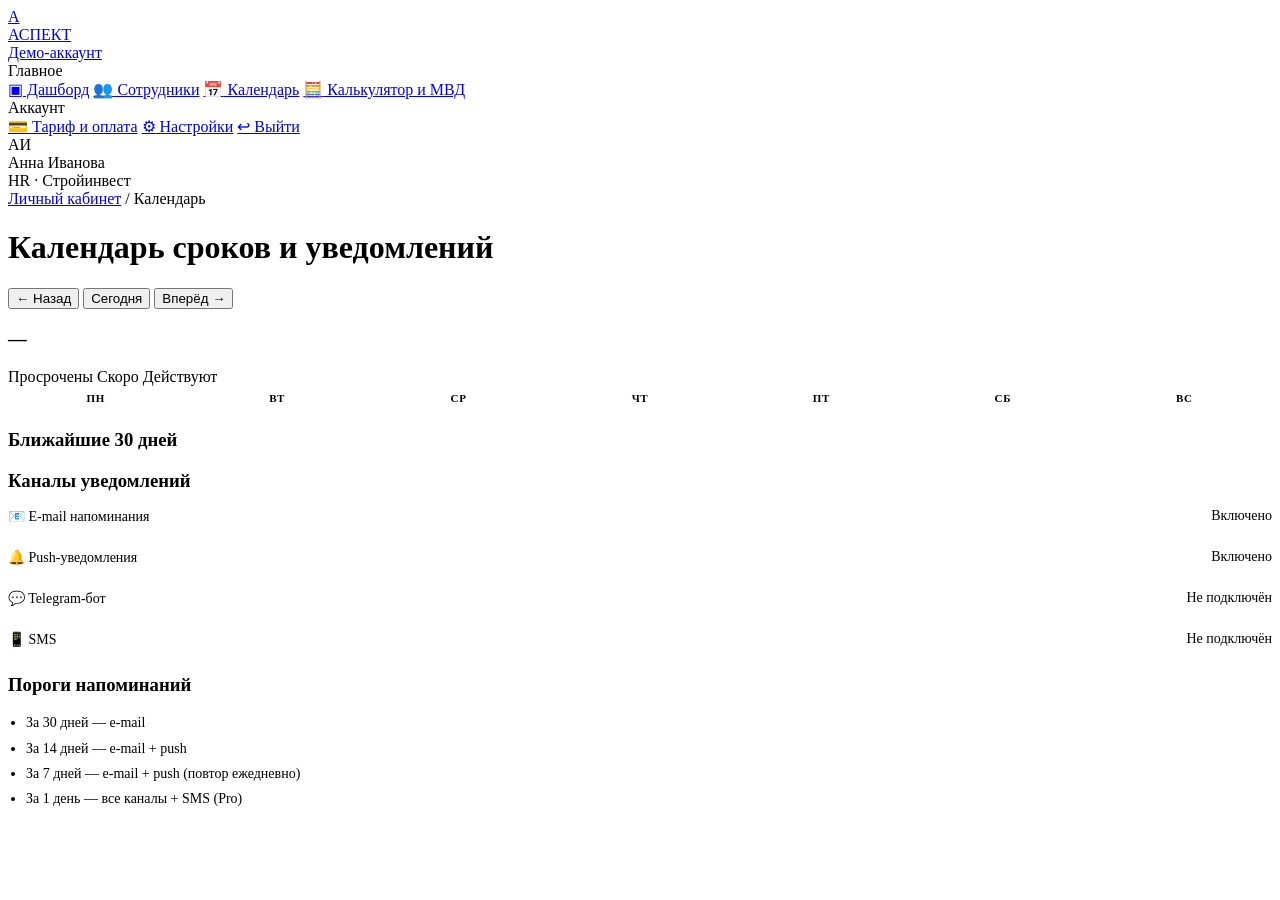
==== calendar.html @ 0a96491a "Add files via upload" ====
<!DOCTYPE html>
<html lang="ru">
<head>
  <meta charset="UTF-8" />
  <meta name="viewport" content="width=device-width, initial-scale=1.0" />
  <title>Календарь сроков — Аспект</title>
  <link rel="stylesheet" href="assets/styles.css" />
  <style>
    .cal-grid {
      display: grid;
      grid-template-columns: repeat(7, 1fr);
      gap: 6px;
    }
    .cal-cell {
      background: #FAFCFC;
      border: 1px solid var(--pastel);
      border-radius: 6px;
      min-height: 84px;
      padding: 6px 8px;
      font-size: 12px;
      position: relative;
    }
    .cal-cell.cal-today { border-color: var(--primary-light); background: var(--pastel); }
    .cal-cell.cal-past { opacity: 0.55; }
    .cal-day-num {
      font-weight: 700;
      font-size: 14px;
      color: var(--primary-darker);
      margin-bottom: 4px;
    }
    .cal-event {
      display: block;
      font-size: 11px;
      padding: 2px 6px;
      border-radius: 4px;
      margin-bottom: 2px;
      white-space: nowrap;
      overflow: hidden;
      text-overflow: ellipsis;
      cursor: pointer;
      text-decoration: none;
    }
    .cal-event--red { background: #FFEBEE; color: #C62828; border-left: 3px solid #C62828; }
    .cal-event--yellow { background: #FFF4E5; color: #ED6C02; border-left: 3px solid #ED6C02; }
    .cal-event--green { background: #E8F5E9; color: #2E7D32; border-left: 3px solid #2E7D32; }
    .cal-event:hover { filter: brightness(0.95); text-decoration: none; }
    .cal-head {
      font-size: 11px;
      font-weight: 700;
      letter-spacing: 0.06em;
      text-transform: uppercase;
      color: var(--neutral);
      text-align: center;
      padding: 6px 0;
    }
  </style>
</head>
<body>

<div class="app-shell">
  <aside class="sidebar">
    <a class="brand" href="index.html">
      <div class="brand__logo">А</div>
      <div>
        <div class="brand__name">АСПЕКТ</div>
        <div class="brand__tag">Демо-аккаунт</div>
      </div>
    </a>
    <div class="sidebar-section">Главное</div>
    <nav class="sidebar-nav">
      <a href="dashboard.html"><span class="sidebar-nav__icon">▣</span> Дашборд</a>
      <a href="employees.html"><span class="sidebar-nav__icon">👥</span> Сотрудники</a>
      <a href="calendar.html" class="active"><span class="sidebar-nav__icon">📅</span> Календарь</a>
      <a href="tools.html"><span class="sidebar-nav__icon">🧮</span> Калькулятор и МВД</a>
    </nav>
    <div class="sidebar-section">Аккаунт</div>
    <nav class="sidebar-nav">
      <a href="pricing.html"><span class="sidebar-nav__icon">💳</span> Тариф и оплата</a>
      <a href="index.html"><span class="sidebar-nav__icon">⚙</span> Настройки</a>
      <a href="index.html"><span class="sidebar-nav__icon">↩</span> Выйти</a>
    </nav>
    <div class="sidebar-user">
      <div class="sidebar-user__avatar">АИ</div>
      <div>
        <div class="sidebar-user__name">Анна Иванова</div>
        <div class="sidebar-user__role">HR · Стройинвест</div>
      </div>
    </div>
  </aside>

  <main class="app-main">
    <div class="app-topbar">
      <div>
        <div class="app-breadcrumbs"><a href="dashboard.html">Личный кабинет</a> / Календарь</div>
        <h1 class="app-title">Календарь сроков и уведомлений</h1>
      </div>
      <div class="app-actions">
        <button class="btn btn-secondary" id="prev-month">← Назад</button>
        <button class="btn btn-secondary" id="today-btn">Сегодня</button>
        <button class="btn btn-secondary" id="next-month">Вперёд →</button>
      </div>
    </div>

    <div class="two-col">
      <div class="panel">
        <div class="panel__head">
          <h3 class="panel__title" id="cal-title">—</h3>
          <div class="panel__actions">
            <span class="badge badge-red">Просрочены</span>
            <span class="badge badge-yellow">Скоро</span>
            <span class="badge badge-green">Действуют</span>
          </div>
        </div>
        <div class="cal-grid" id="cal-heads">
          <div class="cal-head">Пн</div><div class="cal-head">Вт</div><div class="cal-head">Ср</div>
          <div class="cal-head">Чт</div><div class="cal-head">Пт</div><div class="cal-head">Сб</div>
          <div class="cal-head">Вс</div>
        </div>
        <div class="cal-grid" id="cal-grid"></div>
      </div>

      <div>
        <div class="panel">
          <h3 class="panel__title">Ближайшие 30 дней</h3>
          <div id="upcoming"></div>
        </div>

        <div class="panel">
          <h3 class="panel__title" style="margin-bottom:8px;">Каналы уведомлений</h3>
          <div style="font-size:14px;display:flex;flex-direction:column;gap:8px;">
            <div style="display:flex;justify-content:space-between;align-items:center;padding:8px 0;border-bottom:1px solid var(--pastel);">
              <div>📧 E-mail напоминания</div>
              <span class="badge badge-green">Включено</span>
            </div>
            <div style="display:flex;justify-content:space-between;align-items:center;padding:8px 0;border-bottom:1px solid var(--pastel);">
              <div>🔔 Push-уведомления</div>
              <span class="badge badge-green">Включено</span>
            </div>
            <div style="display:flex;justify-content:space-between;align-items:center;padding:8px 0;border-bottom:1px solid var(--pastel);">
              <div>💬 Telegram-бот</div>
              <span class="badge badge-neutral">Не подключён</span>
            </div>
            <div style="display:flex;justify-content:space-between;align-items:center;padding:8px 0;">
              <div>📱 SMS</div>
              <span class="badge badge-neutral">Не подключён</span>
            </div>
          </div>
        </div>

        <div class="panel">
          <h3 class="panel__title" style="margin-bottom:8px;">Пороги напоминаний</h3>
          <ul style="font-size:14px;padding-left:18px;line-height:1.8;color:var(--primary-darker);">
            <li>За 30 дней — e-mail</li>
            <li>За 14 дней — e-mail + push</li>
            <li>За 7 дней — e-mail + push (повтор ежедневно)</li>
            <li>За 1 день — все каналы + SMS (Pro)</li>
          </ul>
        </div>
      </div>
    </div>
  </main>
</div>

<script src="assets/app.js"></script>
<script>
(function() {
  const employees = Aspect.loadEmployees();
  const today = new Date(Aspect.TODAY.toDateString());
  let view = new Date(today.getFullYear(), today.getMonth(), 1);

  function renderCal() {
    const monthNames = [
      "Январь","Февраль","Март","Апрель","Май","Июнь",
      "Июль","Август","Сентябрь","Октябрь","Ноябрь","Декабрь"
    ];
    document.getElementById("cal-title").textContent = `${monthNames[view.getMonth()]} ${view.getFullYear()}`;

    // Карта событий по дате
    const eventsByDate = {};
    employees.forEach(e => {
      const d = e.expiryDate;
      if (!eventsByDate[d]) eventsByDate[d] = [];
      eventsByDate[d].push({ emp: e, type: "expiry" });
    });

    // Найти первый день (понедельник)
    const firstOfMonth = new Date(view);
    let dow = firstOfMonth.getDay();
    if (dow === 0) dow = 7;
    const start = new Date(firstOfMonth);
    start.setDate(start.getDate() - (dow - 1));

    const cells = [];
    for (let i = 0; i < 42; i++) {
      const d = new Date(start);
      d.setDate(d.getDate() + i);
      const iso = d.toISOString().slice(0, 10);
      const isToday = d.toDateString() === today.toDateString();
      const inMonth = d.getMonth() === view.getMonth();
      const events = eventsByDate[iso] || [];
      cells.push({ date: d, iso, isToday, inMonth, events });
    }

    document.getElementById("cal-grid").innerHTML = cells.map(c => {
      const cls = [
        "cal-cell",
        c.isToday ? "cal-today" : "",
        c.inMonth ? "" : "cal-past",
      ].join(" ");
      const evHtml = c.events.slice(0, 3).map(ev => {
        const s = Aspect.docStatus(ev.emp);
        const evCls = s.color === "red" ? "cal-event--red"
                    : s.color === "yellow" ? "cal-event--yellow"
                    : "cal-event--green";
        return `<a class="cal-event ${evCls}" href="employee.html?id=${ev.emp.id}" title="${ev.emp.fullName} — ${ev.emp.docType}">${ev.emp.fullName.split(" ")[0]} ${ev.emp.fullName.split(" ")[1] ? ev.emp.fullName.split(" ")[1][0] + "." : ""}</a>`;
      }).join("");
      const more = c.events.length > 3 ? `<div class="small muted">+${c.events.length - 3} ещё</div>` : "";
      return `
        <div class="${cls}">
          <div class="cal-day-num">${c.date.getDate()}</div>
          ${evHtml}${more}
        </div>
      `;
    }).join("");
  }

  function renderUpcoming() {
    const upcoming = employees
      .map(e => ({ e, s: Aspect.docStatus(e) }))
      .filter(x => x.s.code !== "ok" || x.s.days <= 60)
      .sort((a, b) => a.s.days - b.s.days)
      .slice(0, 10);

    const root = document.getElementById("upcoming");
    if (upcoming.length === 0) {
      root.innerHTML = '<p class="muted">Нет ближайших дедлайнов</p>';
      return;
    }
    root.innerHTML = upcoming.map(({ e, s }) => `
      <a href="employee.html?id=${e.id}" style="display:flex;justify-content:space-between;align-items:center;padding:10px 0;border-bottom:1px solid var(--pastel);text-decoration:none;color:inherit;">
        <div style="flex:1;">
          <div style="font-weight:600;color:var(--primary-darker);">${e.fullName}</div>
          <div class="small muted">${e.docType} · ${Aspect.fmtDate(e.expiryDate)}</div>
        </div>
        <div>${Aspect.statusBadge(e)}</div>
      </a>
    `).join("");
  }

  document.getElementById("prev-month").addEventListener("click", () => {
    view = new Date(view.getFullYear(), view.getMonth() - 1, 1); renderCal();
  });
  document.getElementById("next-month").addEventListener("click", () => {
    view = new Date(view.getFullYear(), view.getMonth() + 1, 1); renderCal();
  });
  document.getElementById("today-btn").addEventListener("click", () => {
    view = new Date(today.getFullYear(), today.getMonth(), 1); renderCal();
  });

  renderCal();
  renderUpcoming();
})();
</script>

</body>
</html>
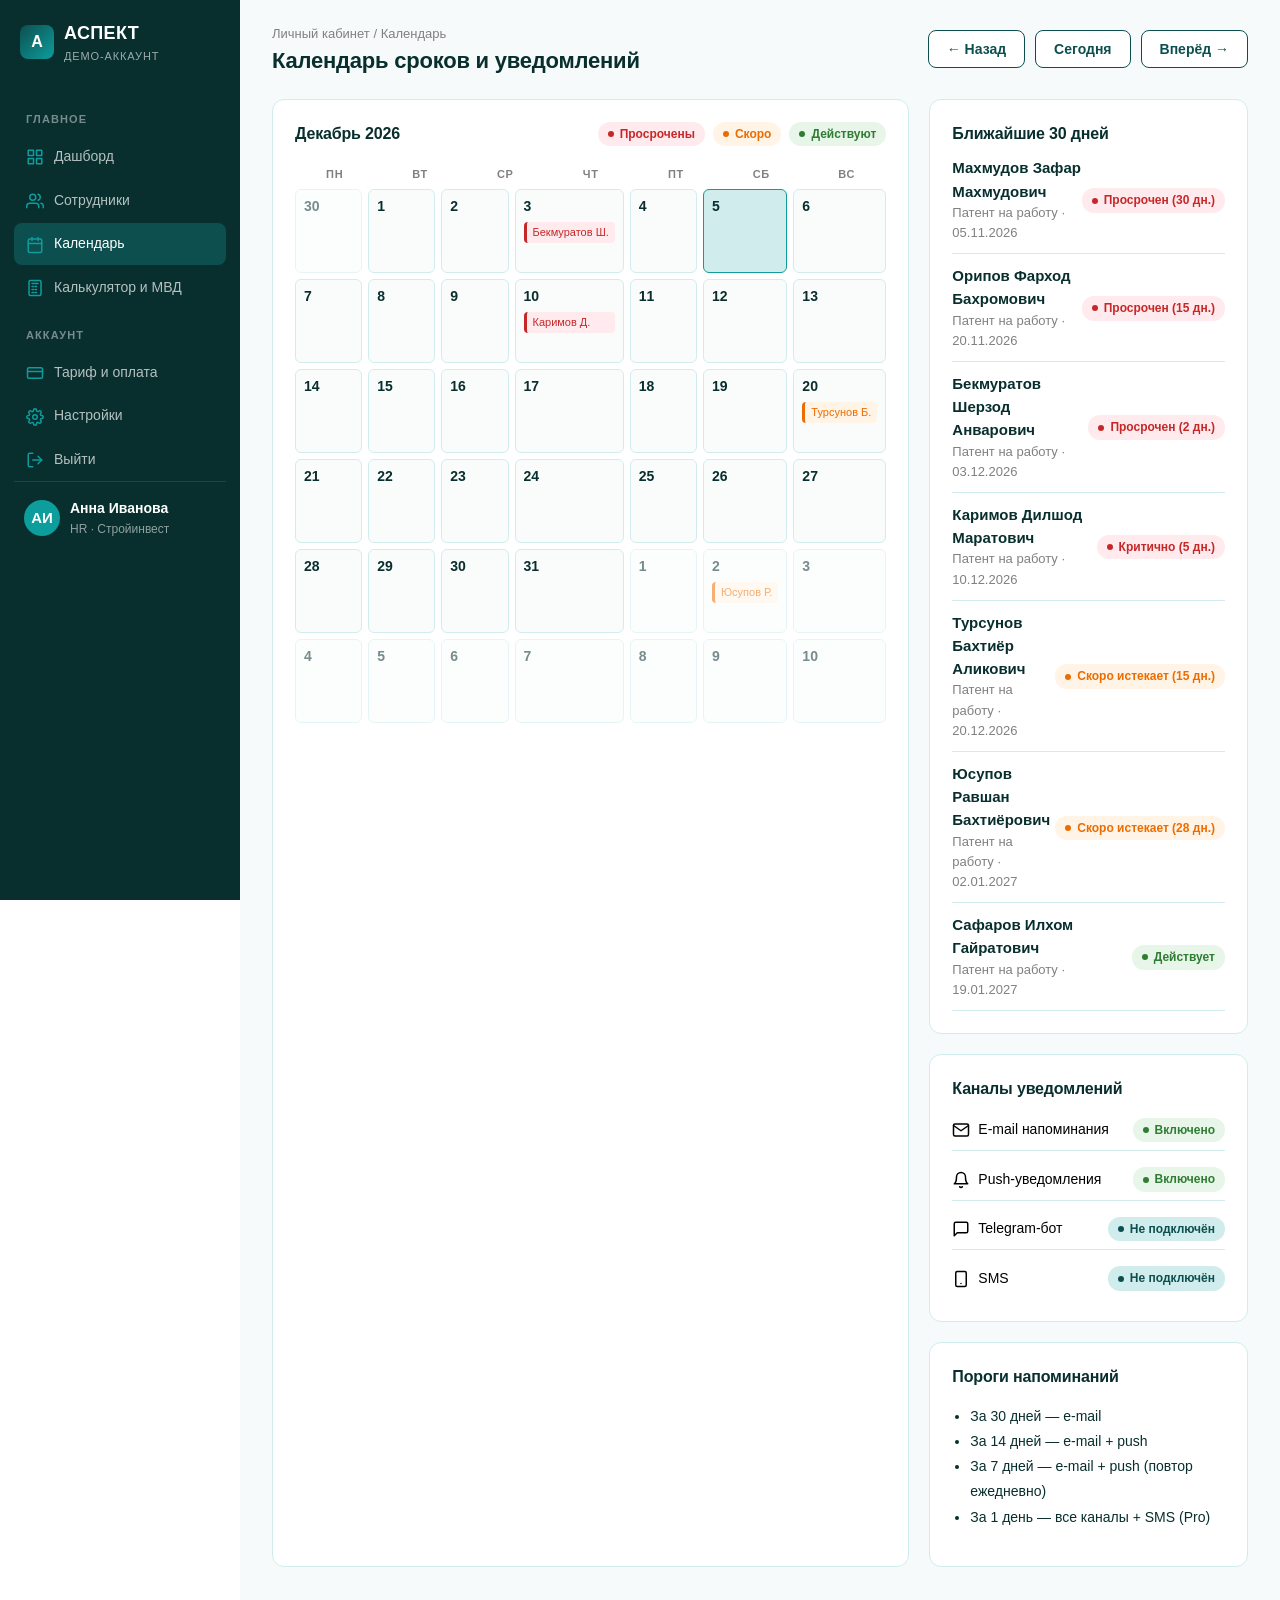
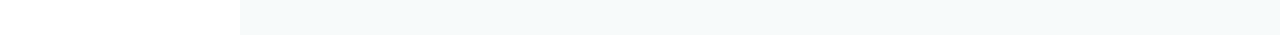
==== commit 411b0d28: "Add files via upload" ====
--- a/calendar.html
+++ b/calendar.html
@@ -68,16 +68,16 @@
     </a>
     <div class="sidebar-section">Главное</div>
     <nav class="sidebar-nav">
-      <a href="dashboard.html"><span class="sidebar-nav__icon">▣</span> Дашборд</a>
-      <a href="employees.html"><span class="sidebar-nav__icon">👥</span> Сотрудники</a>
-      <a href="calendar.html" class="active"><span class="sidebar-nav__icon">📅</span> Календарь</a>
-      <a href="tools.html"><span class="sidebar-nav__icon">🧮</span> Калькулятор и МВД</a>
+      <a href="dashboard.html"><span class="sidebar-nav__icon"><svg class="icon" viewBox="0 0 24 24"><rect x="3" y="3" width="7" height="7"/><rect x="14" y="3" width="7" height="7"/><rect x="14" y="14" width="7" height="7"/><rect x="3" y="14" width="7" height="7"/></svg></span> Дашборд</a>
+      <a href="employees.html"><span class="sidebar-nav__icon"><svg class="icon" viewBox="0 0 24 24"><path d="M17 21v-2a4 4 0 0 0-4-4H5a4 4 0 0 0-4 4v2"/><circle cx="9" cy="7" r="4"/><path d="M23 21v-2a4 4 0 0 0-3-3.87"/><path d="M16 3.13a4 4 0 0 1 0 7.75"/></svg></span> Сотрудники</a>
+      <a href="calendar.html" class="active"><span class="sidebar-nav__icon"><svg class="icon" viewBox="0 0 24 24"><rect x="3" y="4" width="18" height="18" rx="2" ry="2"/><line x1="16" y1="2" x2="16" y2="6"/><line x1="8" y1="2" x2="8" y2="6"/><line x1="3" y1="10" x2="21" y2="10"/></svg></span> Календарь</a>
+      <a href="tools.html"><span class="sidebar-nav__icon"><svg class="icon" viewBox="0 0 24 24"><rect x="4" y="2" width="16" height="20" rx="2"/><line x1="8" y1="6" x2="16" y2="6"/><line x1="8" y1="10" x2="10" y2="10"/><line x1="12" y1="10" x2="14" y2="10"/><line x1="8" y1="14" x2="10" y2="14"/><line x1="12" y1="14" x2="14" y2="14"/><line x1="8" y1="18" x2="10" y2="18"/><line x1="12" y1="18" x2="14" y2="18"/></svg></span> Калькулятор и МВД</a>
     </nav>
     <div class="sidebar-section">Аккаунт</div>
     <nav class="sidebar-nav">
-      <a href="pricing.html"><span class="sidebar-nav__icon">💳</span> Тариф и оплата</a>
-      <a href="index.html"><span class="sidebar-nav__icon">⚙</span> Настройки</a>
-      <a href="index.html"><span class="sidebar-nav__icon">↩</span> Выйти</a>
+      <a href="pricing.html"><span class="sidebar-nav__icon"><svg class="icon" viewBox="0 0 24 24"><rect x="2" y="5" width="20" height="14" rx="2"/><line x1="2" y1="10" x2="22" y2="10"/></svg></span> Тариф и оплата</a>
+      <a href="index.html"><span class="sidebar-nav__icon"><svg class="icon" viewBox="0 0 24 24"><circle cx="12" cy="12" r="3"/><path d="M19.4 15a1.65 1.65 0 0 0 .33 1.82l.06.06a2 2 0 0 1 0 2.83 2 2 0 0 1-2.83 0l-.06-.06a1.65 1.65 0 0 0-1.82-.33 1.65 1.65 0 0 0-1 1.51V21a2 2 0 0 1-2 2 2 2 0 0 1-2-2v-.09A1.65 1.65 0 0 0 9 19.4a1.65 1.65 0 0 0-1.82.33l-.06.06a2 2 0 0 1-2.83 0 2 2 0 0 1 0-2.83l.06-.06a1.65 1.65 0 0 0 .33-1.82 1.65 1.65 0 0 0-1.51-1H3a2 2 0 0 1-2-2 2 2 0 0 1 2-2h.09A1.65 1.65 0 0 0 4.6 9a1.65 1.65 0 0 0-.33-1.82l-.06-.06a2 2 0 0 1 0-2.83 2 2 0 0 1 2.83 0l.06.06a1.65 1.65 0 0 0 1.82.33H9a1.65 1.65 0 0 0 1-1.51V3a2 2 0 0 1 2-2 2 2 0 0 1 2 2v.09a1.65 1.65 0 0 0 1 1.51 1.65 1.65 0 0 0 1.82-.33l.06-.06a2 2 0 0 1 2.83 0 2 2 0 0 1 0 2.83l-.06.06a1.65 1.65 0 0 0-.33 1.82V9a1.65 1.65 0 0 0 1.51 1H21a2 2 0 0 1 2 2 2 2 0 0 1-2 2h-.09a1.65 1.65 0 0 0-1.51 1z"/></svg></span> Настройки</a>
+      <a href="index.html"><span class="sidebar-nav__icon"><svg class="icon" viewBox="0 0 24 24"><path d="M9 21H5a2 2 0 0 1-2-2V5a2 2 0 0 1 2-2h4"/><polyline points="16 17 21 12 16 7"/><line x1="21" y1="12" x2="9" y2="12"/></svg></span> Выйти</a>
     </nav>
     <div class="sidebar-user">
       <div class="sidebar-user__avatar">АИ</div>
@@ -129,19 +129,19 @@
           <h3 class="panel__title" style="margin-bottom:8px;">Каналы уведомлений</h3>
           <div style="font-size:14px;display:flex;flex-direction:column;gap:8px;">
             <div style="display:flex;justify-content:space-between;align-items:center;padding:8px 0;border-bottom:1px solid var(--pastel);">
-              <div>📧 E-mail напоминания</div>
+              <div style="display:flex;align-items:center;gap:8px;"><svg class="icon" viewBox="0 0 24 24"><path d="M4 4h16c1.1 0 2 .9 2 2v12c0 1.1-.9 2-2 2H4c-1.1 0-2-.9-2-2V6c0-1.1.9-2 2-2z"/><polyline points="22,6 12,13 2,6"/></svg> E-mail напоминания</div>
               <span class="badge badge-green">Включено</span>
             </div>
             <div style="display:flex;justify-content:space-between;align-items:center;padding:8px 0;border-bottom:1px solid var(--pastel);">
-              <div>🔔 Push-уведомления</div>
+              <div style="display:flex;align-items:center;gap:8px;"><svg class="icon" viewBox="0 0 24 24"><path d="M18 8A6 6 0 0 0 6 8c0 7-3 9-3 9h18s-3-2-3-9"/><path d="M13.73 21a2 2 0 0 1-3.46 0"/></svg> Push-уведомления</div>
               <span class="badge badge-green">Включено</span>
             </div>
             <div style="display:flex;justify-content:space-between;align-items:center;padding:8px 0;border-bottom:1px solid var(--pastel);">
-              <div>💬 Telegram-бот</div>
+              <div style="display:flex;align-items:center;gap:8px;"><svg class="icon" viewBox="0 0 24 24"><path d="M21 15a2 2 0 0 1-2 2H7l-4 4V5a2 2 0 0 1 2-2h14a2 2 0 0 1 2 2z"/></svg> Telegram-бот</div>
               <span class="badge badge-neutral">Не подключён</span>
             </div>
             <div style="display:flex;justify-content:space-between;align-items:center;padding:8px 0;">
-              <div>📱 SMS</div>
+              <div style="display:flex;align-items:center;gap:8px;"><svg class="icon" viewBox="0 0 24 24"><rect x="5" y="2" width="14" height="20" rx="2" ry="2"/><line x1="12" y1="18" x2="12.01" y2="18"/></svg> SMS</div>
               <span class="badge badge-neutral">Не подключён</span>
             </div>
           </div>
--- a/assets/styles.css
+++ b/assets/styles.css
@@ -0,0 +1,944 @@
+/* ==========================================================
+   АСПЕКТ — общие стили
+   Цветовая палитра (тёмный тил):
+   --primary-dark:   #0D4F4F  Основной тёмный
+   --primary-mid:    #1A7070  Средний
+   --primary-light:  #0D9D9D  Светлый акцент
+   --primary-darker: #082E2E  Очень тёмный
+   --pastel:         #D0ECEC  Пастельный фон
+   --neutral:        #808080  Нейтральный серый
+   --black:          #000000
+   --white:          #FFFFFF
+   ========================================================== */
+
+:root {
+  --primary-dark:   #0D4F4F;
+  --primary-mid:    #1A7070;
+  --primary-light:  #0D9D9D;
+  --primary-darker: #082E2E;
+  --pastel:         #D0ECEC;
+  --neutral:        #808080;
+  --black:          #000000;
+  --white:          #FFFFFF;
+
+  --green:          #2E7D32;
+  --green-bg:       #E8F5E9;
+  --yellow:         #ED6C02;
+  --yellow-bg:      #FFF4E5;
+  --red:            #C62828;
+  --red-bg:         #FFEBEE;
+
+  --shadow-sm: 0 1px 2px rgba(8, 46, 46, 0.06);
+  --shadow-md: 0 2px 8px rgba(8, 46, 46, 0.08);
+  --shadow-lg: 0 8px 24px rgba(8, 46, 46, 0.12);
+
+  --radius-sm: 4px;
+  --radius-md: 8px;
+  --radius-lg: 12px;
+
+  --font-sans: -apple-system, BlinkMacSystemFont, "Segoe UI", "Inter",
+               "Roboto", "Helvetica Neue", Arial, sans-serif;
+}
+
+* { box-sizing: border-box; }
+
+/* SVG-иконки */
+.icon {
+  display: inline-block;
+  width: 18px;
+  height: 18px;
+  stroke-width: 2;
+  stroke: currentColor;
+  fill: none;
+  stroke-linecap: round;
+  stroke-linejoin: round;
+  vertical-align: middle;
+  flex-shrink: 0;
+}
+.icon-lg { width: 22px; height: 22px; }
+.icon-xl { width: 28px; height: 28px; }
+
+html, body {
+  margin: 0;
+  padding: 0;
+  font-family: var(--font-sans);
+  font-size: 15px;
+  line-height: 1.55;
+  color: var(--black);
+  background: var(--white);
+  -webkit-font-smoothing: antialiased;
+}
+
+a { color: var(--primary-mid); text-decoration: none; }
+a:hover { color: var(--primary-dark); text-decoration: underline; }
+
+h1, h2, h3, h4 {
+  color: var(--primary-dark);
+  font-weight: 700;
+  margin: 0 0 12px 0;
+  letter-spacing: -0.01em;
+}
+h1 { font-size: 36px; line-height: 1.2; }
+h2 { font-size: 26px; line-height: 1.25; }
+h3 { font-size: 19px; }
+h4 { font-size: 16px; }
+
+p { margin: 0 0 12px 0; }
+
+.muted { color: var(--neutral); }
+.small { font-size: 13px; }
+
+/* ===== Контейнеры ===== */
+.container {
+  width: 100%;
+  max-width: 1200px;
+  margin: 0 auto;
+  padding: 0 24px;
+}
+.container-narrow {
+  width: 100%;
+  max-width: 880px;
+  margin: 0 auto;
+  padding: 0 24px;
+}
+
+/* ===== Шапка ===== */
+.site-header {
+  background: var(--white);
+  border-bottom: 1px solid var(--pastel);
+  position: sticky;
+  top: 0;
+  z-index: 100;
+}
+.site-header__inner {
+  display: flex;
+  align-items: center;
+  justify-content: space-between;
+  height: 64px;
+}
+.brand {
+  display: flex;
+  align-items: center;
+  gap: 10px;
+  text-decoration: none;
+}
+.brand:hover { text-decoration: none; }
+.brand__logo {
+  width: 34px;
+  height: 34px;
+  border-radius: 8px;
+  background: linear-gradient(135deg, var(--primary-dark), var(--primary-light));
+  display: flex;
+  align-items: center;
+  justify-content: center;
+  color: var(--white);
+  font-weight: 800;
+  font-size: 16px;
+}
+.brand__name {
+  font-weight: 700;
+  font-size: 18px;
+  color: var(--primary-darker);
+  letter-spacing: 0.02em;
+}
+.brand__tag {
+  font-size: 11px;
+  color: var(--neutral);
+  text-transform: uppercase;
+  letter-spacing: 0.08em;
+}
+
+.nav { display: flex; gap: 28px; align-items: center; }
+.nav a {
+  color: var(--black);
+  font-size: 14px;
+  font-weight: 500;
+}
+.nav a:hover { color: var(--primary-mid); text-decoration: none; }
+.nav a.active { color: var(--primary-dark); }
+
+.header-actions { display: flex; gap: 10px; align-items: center; }
+
+/* ===== Кнопки ===== */
+.btn {
+  display: inline-flex;
+  align-items: center;
+  justify-content: center;
+  gap: 8px;
+  padding: 10px 18px;
+  border-radius: var(--radius-md);
+  font-size: 14px;
+  font-weight: 600;
+  border: 1px solid transparent;
+  cursor: pointer;
+  text-decoration: none;
+  transition: all 0.15s ease;
+  white-space: nowrap;
+}
+.btn:hover { text-decoration: none; }
+.btn-primary {
+  background: var(--primary-dark);
+  color: var(--white);
+}
+.btn-primary:hover {
+  background: var(--primary-darker);
+  color: var(--white);
+}
+.btn-secondary {
+  background: var(--white);
+  color: var(--primary-dark);
+  border-color: var(--primary-dark);
+}
+.btn-secondary:hover {
+  background: var(--pastel);
+  color: var(--primary-dark);
+}
+.btn-light {
+  background: var(--pastel);
+  color: var(--primary-dark);
+  border-color: transparent;
+}
+.btn-light:hover { background: #B8DDDD; }
+.btn-ghost {
+  background: transparent;
+  color: var(--primary-dark);
+}
+.btn-ghost:hover { background: var(--pastel); }
+.btn-danger {
+  background: var(--red);
+  color: var(--white);
+}
+.btn-sm { padding: 6px 12px; font-size: 13px; }
+.btn-lg { padding: 14px 24px; font-size: 16px; }
+
+/* ===== Секции лендинга ===== */
+.section {
+  padding: 72px 0;
+}
+.section-tight {
+  padding: 48px 0;
+}
+.section-pastel {
+  background: var(--pastel);
+}
+.section-dark {
+  background: var(--primary-darker);
+  color: var(--white);
+}
+.section-dark h1, .section-dark h2, .section-dark h3 { color: var(--white); }
+
+.eyebrow {
+  display: inline-block;
+  font-size: 12px;
+  font-weight: 700;
+  letter-spacing: 0.12em;
+  text-transform: uppercase;
+  color: var(--primary-light);
+  margin-bottom: 12px;
+}
+
+/* ===== Hero ===== */
+.hero {
+  padding: 80px 0 80px 0;
+  background:
+    radial-gradient(1200px 400px at 80% -20%, rgba(13, 157, 157, 0.10), transparent 60%),
+    linear-gradient(180deg, var(--white) 0%, var(--pastel) 100%);
+}
+.hero__grid {
+  display: grid;
+  grid-template-columns: 1.2fr 1fr;
+  gap: 56px;
+  align-items: center;
+}
+.hero__title {
+  font-size: 46px;
+  line-height: 1.1;
+  margin-bottom: 16px;
+}
+.hero__subtitle {
+  font-size: 18px;
+  color: var(--primary-darker);
+  margin-bottom: 28px;
+  max-width: 540px;
+}
+.hero__ctas { display: flex; gap: 12px; flex-wrap: wrap; }
+.hero__stats {
+  display: flex;
+  gap: 36px;
+  margin-top: 36px;
+  padding-top: 28px;
+  border-top: 1px solid rgba(13, 79, 79, 0.15);
+}
+.hero__stat-num {
+  font-size: 24px;
+  font-weight: 800;
+  color: var(--primary-dark);
+}
+.hero__stat-label {
+  font-size: 13px;
+  color: var(--neutral);
+}
+
+/* "Скриншот" дашборда в hero */
+.hero__mock {
+  background: var(--white);
+  border-radius: var(--radius-lg);
+  box-shadow: var(--shadow-lg);
+  border: 1px solid rgba(13, 79, 79, 0.12);
+  overflow: hidden;
+}
+.hero__mock-bar {
+  height: 36px;
+  background: var(--primary-darker);
+  display: flex;
+  align-items: center;
+  padding: 0 14px;
+  gap: 6px;
+}
+.hero__mock-dot {
+  width: 10px; height: 10px; border-radius: 50%;
+  background: rgba(255,255,255,0.25);
+}
+.hero__mock-body { padding: 18px; }
+.hero__mock-row {
+  display: flex; justify-content: space-between; align-items: center;
+  padding: 10px 12px;
+  border-radius: var(--radius-sm);
+  background: var(--pastel);
+  margin-bottom: 8px;
+  font-size: 13px;
+}
+.hero__mock-row:last-child { margin-bottom: 0; }
+
+/* ===== Карточки фич ===== */
+.features-grid {
+  display: grid;
+  grid-template-columns: repeat(3, 1fr);
+  gap: 20px;
+  margin-top: 40px;
+}
+.feature-card {
+  background: var(--white);
+  border: 1px solid var(--pastel);
+  border-radius: var(--radius-lg);
+  padding: 28px 24px;
+  transition: all 0.2s ease;
+}
+.feature-card:hover {
+  border-color: var(--primary-light);
+  box-shadow: var(--shadow-md);
+  transform: translateY(-2px);
+}
+.feature-card__icon {
+  width: 44px; height: 44px;
+  border-radius: 10px;
+  background: var(--pastel);
+  color: var(--primary-dark);
+  display: flex; align-items: center; justify-content: center;
+  font-size: 22px;
+  margin-bottom: 16px;
+}
+.feature-card__icon .icon { width: 22px; height: 22px; stroke-width: 1.8; }
+.feature-card h3 { margin-bottom: 8px; }
+.feature-card p { color: var(--neutral); font-size: 14px; margin: 0; }
+
+/* ===== Проблема/решение ===== */
+.problem-row {
+  display: grid;
+  grid-template-columns: 1fr 1fr;
+  gap: 24px;
+}
+.problem-card, .solution-card {
+  border-radius: var(--radius-lg);
+  padding: 28px;
+}
+.problem-card {
+  background: var(--red-bg);
+  border: 1px solid #F4C5C5;
+}
+.problem-card h3 { color: var(--red); }
+.solution-card {
+  background: var(--pastel);
+  border: 1px solid #A6D6D6;
+}
+.solution-card h3 { color: var(--primary-dark); }
+.problem-card ul, .solution-card ul {
+  margin: 12px 0 0 0;
+  padding-left: 18px;
+}
+.problem-card li, .solution-card li {
+  margin-bottom: 6px;
+  font-size: 14px;
+}
+
+/* ===== Тарифы ===== */
+.pricing-grid {
+  display: grid;
+  grid-template-columns: repeat(3, 1fr);
+  gap: 20px;
+  margin-top: 40px;
+}
+.price-card {
+  background: var(--white);
+  border: 1px solid var(--pastel);
+  border-radius: var(--radius-lg);
+  padding: 32px 28px;
+  display: flex;
+  flex-direction: column;
+}
+.price-card.featured {
+  border: 2px solid var(--primary-dark);
+  position: relative;
+  box-shadow: var(--shadow-md);
+}
+.price-card.featured::before {
+  content: "Популярный";
+  position: absolute;
+  top: -12px; left: 50%;
+  transform: translateX(-50%);
+  background: var(--primary-dark);
+  color: var(--white);
+  font-size: 11px;
+  font-weight: 700;
+  letter-spacing: 0.08em;
+  text-transform: uppercase;
+  padding: 4px 12px;
+  border-radius: 12px;
+}
+.price-card__name {
+  font-size: 14px;
+  font-weight: 700;
+  letter-spacing: 0.08em;
+  text-transform: uppercase;
+  color: var(--primary-mid);
+  margin-bottom: 8px;
+}
+.price-card__price {
+  font-size: 36px;
+  font-weight: 800;
+  color: var(--primary-darker);
+  margin-bottom: 4px;
+}
+.price-card__period {
+  font-size: 13px;
+  color: var(--neutral);
+  margin-bottom: 20px;
+}
+.price-card ul {
+  list-style: none;
+  padding: 0;
+  margin: 0 0 24px 0;
+  flex: 1;
+}
+.price-card li {
+  padding: 8px 0;
+  font-size: 14px;
+  border-bottom: 1px solid var(--pastel);
+  display: flex;
+  align-items: center;
+  gap: 8px;
+}
+.price-card li::before {
+  content: "✓";
+  color: var(--primary-light);
+  font-weight: 700;
+}
+
+/* ===== Команда ===== */
+.team-grid {
+  display: grid;
+  grid-template-columns: repeat(4, 1fr);
+  gap: 16px;
+  margin-top: 32px;
+}
+.team-card {
+  background: var(--white);
+  border: 1px solid var(--pastel);
+  border-radius: var(--radius-lg);
+  padding: 24px;
+  text-align: center;
+}
+.team-card__avatar {
+  width: 72px; height: 72px;
+  border-radius: 50%;
+  background: linear-gradient(135deg, var(--primary-mid), var(--primary-light));
+  color: var(--white);
+  display: flex; align-items: center; justify-content: center;
+  font-weight: 700;
+  font-size: 22px;
+  margin: 0 auto 14px auto;
+}
+.team-card__name {
+  font-weight: 700;
+  font-size: 15px;
+  color: var(--primary-darker);
+  margin-bottom: 4px;
+}
+.team-card__role {
+  font-size: 13px;
+  color: var(--neutral);
+}
+
+/* ===== CTA-блок ===== */
+.cta-banner {
+  background: var(--primary-dark);
+  color: var(--white);
+  border-radius: var(--radius-lg);
+  padding: 48px;
+  text-align: center;
+  margin: 48px 0;
+}
+.cta-banner h2 { color: var(--white); }
+.cta-banner p { color: rgba(255,255,255,0.85); max-width: 640px; margin: 0 auto 24px auto; }
+
+/* ===== Подвал ===== */
+.site-footer {
+  background: var(--primary-darker);
+  color: rgba(255,255,255,0.75);
+  padding: 48px 0 24px 0;
+  font-size: 14px;
+}
+.site-footer h4 {
+  color: var(--white);
+  font-size: 14px;
+  text-transform: uppercase;
+  letter-spacing: 0.08em;
+  margin-bottom: 14px;
+}
+.footer-grid {
+  display: grid;
+  grid-template-columns: 1.5fr 1fr 1fr 1fr;
+  gap: 32px;
+}
+.footer-grid a { color: rgba(255,255,255,0.75); display: block; padding: 4px 0; }
+.footer-grid a:hover { color: var(--white); text-decoration: none; }
+.footer-bottom {
+  border-top: 1px solid rgba(255,255,255,0.1);
+  padding-top: 20px;
+  margin-top: 32px;
+  display: flex;
+  justify-content: space-between;
+  font-size: 13px;
+  color: rgba(255,255,255,0.55);
+}
+
+/* ==========================================================
+   Личный кабинет (App)
+   ========================================================== */
+
+.app-shell {
+  display: grid;
+  grid-template-columns: 240px 1fr;
+  min-height: 100vh;
+}
+
+/* Боковая панель */
+.sidebar {
+  background: var(--primary-darker);
+  color: rgba(255,255,255,0.85);
+  padding: 20px 14px;
+  position: sticky;
+  top: 0;
+  height: 100vh;
+  overflow-y: auto;
+}
+.sidebar .brand {
+  margin-bottom: 28px;
+  padding: 0 6px;
+}
+.sidebar .brand__name { color: var(--white); }
+.sidebar .brand__tag { color: rgba(255,255,255,0.6); }
+
+.sidebar-nav { display: flex; flex-direction: column; gap: 2px; }
+.sidebar-nav a {
+  display: flex;
+  align-items: center;
+  gap: 10px;
+  padding: 10px 12px;
+  border-radius: var(--radius-md);
+  color: rgba(255,255,255,0.7);
+  font-size: 14px;
+  font-weight: 500;
+  text-decoration: none;
+}
+.sidebar-nav a:hover {
+  background: rgba(255,255,255,0.06);
+  color: var(--white);
+  text-decoration: none;
+}
+.sidebar-nav a.active {
+  background: var(--primary-dark);
+  color: var(--white);
+}
+.sidebar-nav__icon {
+  width: 18px; text-align: center;
+  color: var(--primary-light);
+}
+
+.sidebar-section {
+  font-size: 11px;
+  font-weight: 700;
+  letter-spacing: 0.10em;
+  text-transform: uppercase;
+  color: rgba(255,255,255,0.45);
+  padding: 18px 12px 8px 12px;
+}
+
+.sidebar-user {
+  margin-top: auto;
+  padding: 16px 10px;
+  border-top: 1px solid rgba(255,255,255,0.1);
+  display: flex;
+  gap: 10px;
+  align-items: center;
+}
+.sidebar-user__avatar {
+  width: 36px; height: 36px;
+  border-radius: 50%;
+  background: var(--primary-light);
+  color: var(--white);
+  display: flex; align-items: center; justify-content: center;
+  font-weight: 700;
+}
+.sidebar-user__name {
+  color: var(--white);
+  font-size: 14px;
+  font-weight: 600;
+}
+.sidebar-user__role {
+  font-size: 12px;
+  color: rgba(255,255,255,0.55);
+}
+
+/* Основная зона приложения */
+.app-main {
+  background: #F7FAFA;
+  padding: 24px 32px 48px 32px;
+  min-height: 100vh;
+}
+.app-topbar {
+  display: flex;
+  justify-content: space-between;
+  align-items: center;
+  margin-bottom: 24px;
+}
+.app-title {
+  font-size: 22px;
+  font-weight: 700;
+  color: var(--primary-darker);
+  margin: 0;
+}
+.app-breadcrumbs {
+  font-size: 13px;
+  color: var(--neutral);
+  margin-bottom: 4px;
+}
+.app-breadcrumbs a { color: var(--neutral); }
+.app-breadcrumbs a:hover { color: var(--primary-dark); }
+
+.app-actions { display: flex; gap: 10px; }
+
+/* KPI-карточки */
+.kpi-grid {
+  display: grid;
+  grid-template-columns: repeat(4, 1fr);
+  gap: 16px;
+  margin-bottom: 24px;
+}
+.kpi-card {
+  background: var(--white);
+  border: 1px solid var(--pastel);
+  border-radius: var(--radius-lg);
+  padding: 20px;
+}
+.kpi-card__label {
+  font-size: 12px;
+  font-weight: 600;
+  text-transform: uppercase;
+  letter-spacing: 0.06em;
+  color: var(--neutral);
+  margin-bottom: 8px;
+}
+.kpi-card__value {
+  font-size: 28px;
+  font-weight: 800;
+  color: var(--primary-darker);
+  line-height: 1.1;
+}
+.kpi-card__sub {
+  font-size: 13px;
+  color: var(--neutral);
+  margin-top: 6px;
+}
+.kpi-card.kpi--danger { border-top: 3px solid var(--red); }
+.kpi-card.kpi--danger .kpi-card__value { color: var(--red); }
+.kpi-card.kpi--warning { border-top: 3px solid var(--yellow); }
+.kpi-card.kpi--warning .kpi-card__value { color: var(--yellow); }
+.kpi-card.kpi--ok { border-top: 3px solid var(--green); }
+.kpi-card.kpi--ok .kpi-card__value { color: var(--green); }
+.kpi-card.kpi--accent { border-top: 3px solid var(--primary-light); }
+
+/* Панели */
+.panel {
+  background: var(--white);
+  border: 1px solid var(--pastel);
+  border-radius: var(--radius-lg);
+  padding: 22px;
+  margin-bottom: 20px;
+}
+.panel__head {
+  display: flex; justify-content: space-between; align-items: center;
+  margin-bottom: 14px;
+}
+.panel__title {
+  font-size: 16px;
+  font-weight: 700;
+  color: var(--primary-darker);
+  margin: 0;
+}
+.panel__actions { display: flex; gap: 8px; }
+
+/* Двухколоночная сетка */
+.two-col {
+  display: grid;
+  grid-template-columns: 2fr 1fr;
+  gap: 20px;
+}
+
+/* Таблица */
+.table {
+  width: 100%;
+  border-collapse: collapse;
+  font-size: 14px;
+}
+.table th {
+  text-align: left;
+  font-size: 12px;
+  font-weight: 700;
+  text-transform: uppercase;
+  letter-spacing: 0.06em;
+  color: var(--neutral);
+  padding: 10px 12px;
+  border-bottom: 1px solid var(--pastel);
+  background: #FAFCFC;
+}
+.table td {
+  padding: 12px;
+  border-bottom: 1px solid var(--pastel);
+  vertical-align: middle;
+}
+.table tr:hover td { background: #FAFCFC; }
+.table tr:last-child td { border-bottom: none; }
+
+/* Статусные бейджи */
+.badge {
+  display: inline-flex;
+  align-items: center;
+  gap: 6px;
+  padding: 3px 10px;
+  border-radius: 12px;
+  font-size: 12px;
+  font-weight: 600;
+  white-space: nowrap;
+}
+.badge::before {
+  content: "";
+  width: 6px; height: 6px; border-radius: 50%;
+  background: currentColor;
+}
+.badge-green { background: var(--green-bg); color: var(--green); }
+.badge-yellow { background: var(--yellow-bg); color: var(--yellow); }
+.badge-red { background: var(--red-bg); color: var(--red); }
+.badge-neutral { background: var(--pastel); color: var(--primary-dark); }
+
+/* Светофор-индикатор */
+.traffic {
+  display: flex;
+  gap: 6px;
+  padding: 16px;
+  border-radius: var(--radius-md);
+  background: #FAFCFC;
+  border: 1px solid var(--pastel);
+  margin-bottom: 16px;
+}
+.traffic__dot {
+  width: 14px; height: 14px;
+  border-radius: 50%;
+}
+
+/* Аватар сотрудника в списке */
+.emp-avatar {
+  width: 36px; height: 36px;
+  border-radius: 50%;
+  background: var(--pastel);
+  color: var(--primary-dark);
+  font-weight: 700;
+  display: inline-flex;
+  align-items: center;
+  justify-content: center;
+  font-size: 13px;
+  margin-right: 10px;
+  vertical-align: middle;
+}
+.emp-cell {
+  display: flex;
+  align-items: center;
+}
+.emp-cell__name {
+  font-weight: 600;
+  color: var(--primary-darker);
+}
+.emp-cell__sub {
+  font-size: 12px;
+  color: var(--neutral);
+}
+
+/* Полоса прогресса (срок действия) */
+.progress {
+  width: 100%;
+  height: 6px;
+  background: var(--pastel);
+  border-radius: 3px;
+  overflow: hidden;
+}
+.progress__bar {
+  height: 100%;
+  background: var(--primary-light);
+  transition: width 0.3s ease;
+}
+.progress__bar.warn { background: var(--yellow); }
+.progress__bar.danger { background: var(--red); }
+
+/* Формы */
+.form-grid {
+  display: grid;
+  grid-template-columns: repeat(2, 1fr);
+  gap: 16px;
+}
+.form-grid--full { grid-template-columns: 1fr; }
+
+.form-field { display: flex; flex-direction: column; }
+.form-field label {
+  font-size: 13px;
+  font-weight: 600;
+  color: var(--primary-darker);
+  margin-bottom: 6px;
+}
+.form-field input,
+.form-field select,
+.form-field textarea {
+  padding: 10px 12px;
+  border: 1px solid #C8DEDE;
+  border-radius: var(--radius-md);
+  font-family: inherit;
+  font-size: 14px;
+  background: var(--white);
+  color: var(--black);
+  transition: border-color 0.15s;
+}
+.form-field input:focus,
+.form-field select:focus,
+.form-field textarea:focus {
+  outline: none;
+  border-color: var(--primary-light);
+  box-shadow: 0 0 0 3px rgba(13, 157, 157, 0.15);
+}
+.form-hint {
+  font-size: 12px;
+  color: var(--neutral);
+  margin-top: 4px;
+}
+
+/* Модальное окно */
+.modal-backdrop {
+  position: fixed;
+  inset: 0;
+  background: rgba(8, 46, 46, 0.55);
+  display: none;
+  align-items: center;
+  justify-content: center;
+  z-index: 1000;
+  padding: 20px;
+}
+.modal-backdrop.is-open { display: flex; }
+.modal {
+  background: var(--white);
+  border-radius: var(--radius-lg);
+  width: 100%;
+  max-width: 640px;
+  max-height: 90vh;
+  overflow-y: auto;
+  box-shadow: var(--shadow-lg);
+}
+.modal__head {
+  padding: 20px 24px;
+  border-bottom: 1px solid var(--pastel);
+  display: flex;
+  justify-content: space-between;
+  align-items: center;
+}
+.modal__title { margin: 0; font-size: 18px; }
+.modal__close {
+  background: none;
+  border: none;
+  font-size: 22px;
+  color: var(--neutral);
+  cursor: pointer;
+  padding: 4px 10px;
+  border-radius: var(--radius-sm);
+}
+.modal__close:hover { background: var(--pastel); color: var(--primary-darker); }
+.modal__body { padding: 24px; }
+.modal__foot {
+  padding: 16px 24px;
+  border-top: 1px solid var(--pastel);
+  display: flex;
+  justify-content: flex-end;
+  gap: 10px;
+}
+
+/* Алёрт-блок */
+.alert {
+  padding: 14px 18px;
+  border-radius: var(--radius-md);
+  font-size: 14px;
+  margin-bottom: 16px;
+  border-left: 4px solid;
+  display: flex;
+  align-items: flex-start;
+  gap: 12px;
+}
+.alert--danger { background: var(--red-bg); border-color: var(--red); color: var(--red); }
+.alert--warning { background: var(--yellow-bg); border-color: var(--yellow); color: var(--yellow); }
+.alert--info { background: var(--pastel); border-color: var(--primary-light); color: var(--primary-dark); }
+
+/* Утилиты */
+.flex { display: flex; }
+.flex-between { display: flex; justify-content: space-between; align-items: center; }
+.gap-8 { gap: 8px; } .gap-12 { gap: 12px; } .gap-16 { gap: 16px; }
+.mt-8 { margin-top: 8px; } .mt-16 { margin-top: 16px; } .mt-24 { margin-top: 24px; }
+.mb-8 { margin-bottom: 8px; } .mb-16 { margin-bottom: 16px; } .mb-24 { margin-bottom: 24px; }
+.text-right { text-align: right; }
+.text-center { text-align: center; }
+.hidden { display: none !important; }
+
+/* Адаптив */
+@media (max-width: 980px) {
+  .hero__grid { grid-template-columns: 1fr; }
+  .features-grid { grid-template-columns: repeat(2, 1fr); }
+  .pricing-grid { grid-template-columns: 1fr; }
+  .team-grid { grid-template-columns: repeat(2, 1fr); }
+  .kpi-grid { grid-template-columns: repeat(2, 1fr); }
+  .two-col { grid-template-columns: 1fr; }
+  .problem-row { grid-template-columns: 1fr; }
+  .footer-grid { grid-template-columns: 1fr 1fr; }
+  .app-shell { grid-template-columns: 1fr; }
+  .sidebar { position: relative; height: auto; }
+  .nav { display: none; }
+}
+@media (max-width: 600px) {
+  .features-grid, .team-grid, .kpi-grid { grid-template-columns: 1fr; }
+  h1 { font-size: 28px; }
+  .hero__title { font-size: 32px; }
+  .form-grid { grid-template-columns: 1fr; }
+}
